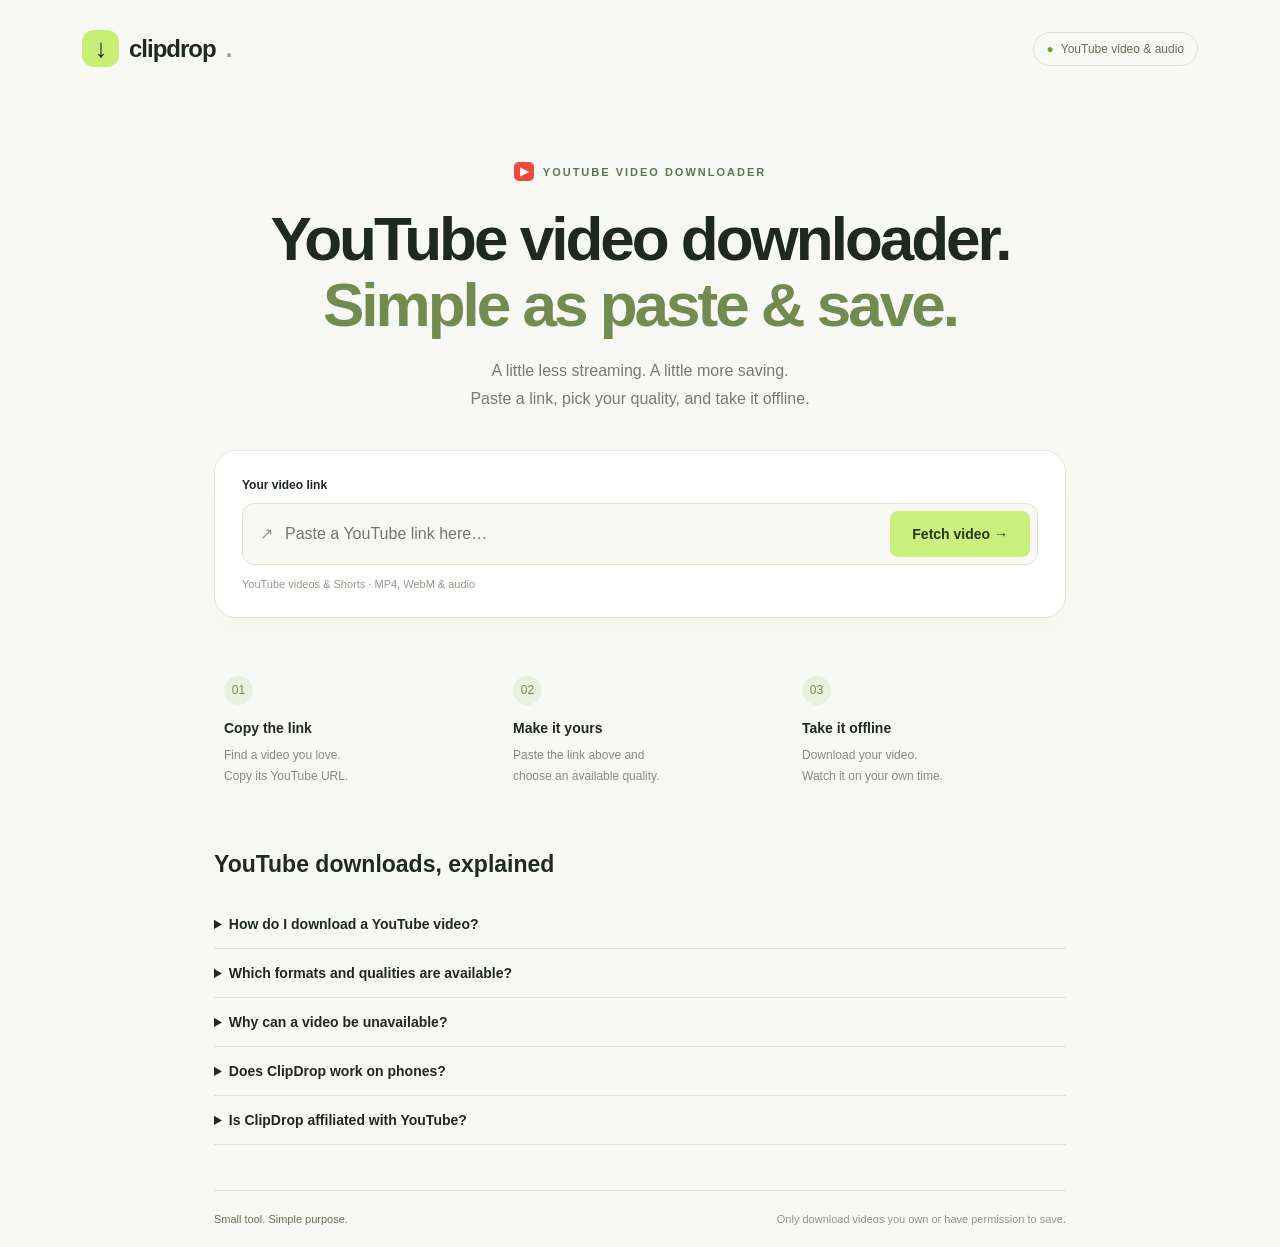
==== static/index.html @ 7eb86284 "Add ClipDrop downloader, Docker backend and Netlify SEO site" ====
<!doctype html>
<html lang="en"><head><meta charset="utf-8"><meta name="viewport" content="width=device-width,initial-scale=1"><title>YouTube Video Downloader — MP4 & WebM | ClipDrop</title>
<meta name="description" content="Use ClipDrop to fetch YouTube video details, choose available MP4 or WebM qualities, and save videos or audio you have permission to download.">
<meta name="robots" content="index,follow,max-image-preview:large">
<meta name="theme-color" content="#c9ef7c">
<link rel="canonical" href="https://clipdrop-video-downloader.netlify.app/">
<meta property="og:type" content="website">
<meta property="og:site_name" content="ClipDrop">
<meta property="og:title" content="YouTube Video Downloader — ClipDrop">
<meta property="og:description" content="Paste a YouTube link and choose an available video quality or audio format.">
<meta property="og:url" content="https://clipdrop-video-downloader.netlify.app/">
<meta property="og:image" content="https://clipdrop-video-downloader.netlify.app/social-card.png">
<meta name="twitter:card" content="summary_large_image">
<meta name="twitter:title" content="YouTube Video Downloader — ClipDrop">
<meta name="twitter:description" content="Save permitted YouTube videos in available MP4 and WebM formats.">
<meta name="twitter:image" content="https://clipdrop-video-downloader.netlify.app/social-card.png"><link rel="icon" href="data:image/svg+xml,%3Csvg xmlns='http://www.w3.org/2000/svg' viewBox='0 0 40 40'%3E%3Crect width='40' height='40' rx='12' fill='%23c9f36b'/%3E%3Cpath d='M20 9v17m-7-7 7 7 7-7M10 31h20' fill='none' stroke='%231b281a' stroke-width='3'/%3E%3C/svg%3E"><style>
*{box-sizing:border-box}body{margin:0;background:#f8f9f4;color:#20291f;font:16px Arial,sans-serif}header{max-width:1180px;margin:auto;padding:30px 32px;display:flex;justify-content:space-between;align-items:center}.brand{font-size:24px;font-weight:800;letter-spacing:-1px;display:flex;gap:10px;align-items:center}.logo{background:#c8ef75;border-radius:12px;width:37px;height:37px;display:grid;place-items:center;font-size:26px}.local{font-size:12px;border:1px solid #dce1d5;border-radius:24px;padding:9px 13px;color:#62715b}.local:before{content:'●';color:#75a145;margin-right:7px}main{max-width:900px;margin:65px auto 0;padding:0 24px}.eyebrow{font-size:11px;letter-spacing:2px;font-weight:700;color:#617452;display:flex;justify-content:center;align-items:center;gap:9px}.eyebrow span{background:#ed493e;border-radius:5px;color:white;padding:3px 6px;letter-spacing:0}h1{text-align:center;font-size:clamp(38px,6vw,62px);line-height:1.06;letter-spacing:-3px;margin:25px 0 20px}h1 em{font-style:normal;color:#738b50}.intro{text-align:center;color:#747c70;line-height:1.7;margin-bottom:38px}.panel{background:white;border:1px solid #e2e6da;padding:27px;border-radius:22px;box-shadow:0 12px 35px #34402507}label{font-size:12px;font-weight:700;display:block;margin-bottom:11px}.inputrow{display:flex;padding:7px;background:#f8f9f5;border:1px solid #dfe5d7;border-radius:12px;gap:8px;align-items:center}.linkicon{padding-left:10px;color:#8b9682}input{font:inherit;width:100%;min-width:0;border:0;outline:0;background:none;padding:12px 4px;color:#263120}input:focus-visible{outline:2px solid #9fbd73;border-radius:4px}button,.save{font:700 14px Arial;border:0;cursor:pointer;border-radius:8px;background:#c9ef7c;padding:15px 22px;color:#28361e;white-space:nowrap;text-decoration:none;text-align:center}button:hover,.save:hover{background:#b8df67}button:disabled{opacity:.6;cursor:wait}.hint{font-size:11px;color:#92998a;margin:13px 0 0}.status{font-size:13px;line-height:1.6;margin:16px 0 0;overflow-wrap:anywhere}.status:empty{display:none}.error{color:#b73c30}#result{border-top:1px solid #edf0e7;margin-top:24px;padding-top:24px;display:grid;grid-template-columns:220px 1fr;gap:24px}#result[hidden]{display:none}.thumb{width:100%;aspect-ratio:16/9;object-fit:cover;border-radius:10px}.tag{font-size:10px;color:#72825f;letter-spacing:1px;font-weight:bold}h2{font-size:18px;line-height:1.4;margin:8px 0}.meta{color:#828a79;font-size:12px;margin-bottom:18px}.actions{display:flex;gap:9px}select{border:1px solid #dde3d4;border-radius:8px;padding:10px;background:white;max-width:100%;flex:1;min-width:0;color:#45523a}.progress{height:4px;background:#edf1e7;margin-top:18px;border-radius:6px;overflow:hidden}.progress div{height:100%;background:#97c348;width:0;transition:width .3s}.steps{display:grid;grid-template-columns:repeat(3,1fr);gap:35px;margin:58px 10px 60px}.num{width:29px;height:29px;background:#eaf0df;border-radius:50%;display:grid;place-items:center;color:#768663;font-size:12px}.steps h3{font-size:14px;margin:15px 0 9px}.steps p{font-size:12px;color:#858d7d;line-height:1.8;margin:0}.footer{border-top:1px solid #e1e5d8;padding:22px 0;display:flex;justify-content:space-between;gap:15px;color:#909786;font-size:11px}.footer strong{color:#66735b;font-weight:400}@media(max-width:600px){header{padding:22px}.local{font-size:10px}main{margin-top:40px}h1{letter-spacing:-1.8px}.panel{padding:18px}.inputrow{flex-wrap:wrap}.linkicon{display:none}input{flex-basis:100%;padding:14px}#fetch{width:100%}#result{grid-template-columns:1fr}.steps{gap:18px;margin-top:35px}.footer{flex-direction:column}.actions{flex-wrap:wrap}}
.faq{margin:20px 0 45px}.faq h2{font-size:23px;margin-bottom:20px}.faq details{border-bottom:1px solid #e1e5d8;padding:16px 0}.faq summary{font-size:14px;font-weight:600;cursor:pointer}.faq p{font-size:13px;color:#687360;line-height:1.8;max-width:740px}#formats{width:100%}.actions{flex-wrap:wrap}#formats{flex-basis:100%}</style><script type="application/ld+json">{"@context": "https://schema.org", "@type": "WebSite", "name": "ClipDrop", "url": "https://clipdrop-video-downloader.netlify.app/", "description": "YouTube video details and available MP4, WebM, and audio formats for content you have permission to save.", "inLanguage": "en"}</script></head><body><header><div class="brand"><span class="logo">↓</span>clipdrop<span style="color:#91a376">.</span></div><div class="local">YouTube video & audio</div></header><main><div class="eyebrow"><span>▶</span> YOUTUBE VIDEO DOWNLOADER</div><h1>YouTube video downloader.<br><em>Simple as paste & save.</em></h1><p class="intro">A little less streaming. A little more saving.<br>Paste a link, pick your quality, and take it offline.</p><section class="panel"><form id="form"><label for="url">Your video link</label><div class="inputrow"><span class="linkicon" aria-hidden="true">↗</span><input id="url" type="url" placeholder="Paste a YouTube link here…" autocomplete="off" required aria-describedby="hint"><button id="fetch" type="submit">Fetch video <span aria-hidden="true">→</span></button></div><p class="hint" id="hint">YouTube videos & Shorts · MP4, WebM & audio</p></form><p id="status" class="status" role="status" aria-live="polite"></p><div id="result" hidden><img class="thumb" id="thumb" alt="Video thumbnail"><div><span class="tag">YOUR VIDEO</span><h2 id="title"></h2><div class="meta" id="meta"></div><div class="actions"><select id="formats" aria-label="Video quality"></select><button id="download">Download ↓</button><a id="save" class="save" hidden>Save video ↓</a></div><div class="progress" id="progress" hidden><div id="bar"></div></div></div></div></section><section class="steps" aria-label="How it works"><div><span class="num">01</span><h3>Copy the link</h3><p>Find a video you love.<br>Copy its YouTube URL.</p></div><div><span class="num">02</span><h3>Make it yours</h3><p>Paste the link above and<br>choose an available quality.</p></div><div><span class="num">03</span><h3>Take it offline</h3><p>Download your video.<br>Watch it on your own time.</p></div></section><section class="faq" aria-labelledby="faq-title"><h2 id="faq-title">YouTube downloads, explained</h2>
<details><summary>How do I download a YouTube video?</summary><p>Paste a YouTube video or Shorts URL, choose Fetch video, and select an available format. Once processing finishes, choose Save video. Only download content you own or have permission to save.</p></details>
<details><summary>Which formats and qualities are available?</summary><p>ClipDrop lists the MP4, WebM, and audio-only streams available for each video. Quality may range from low resolution to HD or 4K when the source offers it. Separate video and audio tracks are merged automatically; not every video offers every format.</p></details>
<details><summary>Why can a video be unavailable?</summary><p>YouTube may restrict automated requests or require sign-in. Private, age-restricted, region-blocked, and removed videos may be unavailable. Refresh the link and try again later if a temporary error occurs.</p></details>
<details><summary>Does ClipDrop work on phones?</summary><p>The page adapts to mobile and desktop browsers. File saving depends on your browser and device. Higher-quality videos use more data and take longer to prepare.</p></details>
<details><summary>Is ClipDrop affiliated with YouTube?</summary><p>No. ClipDrop is an independent tool and is not affiliated with or endorsed by YouTube or Google.</p></details></section>
<noscript><p>Enable JavaScript to fetch video details and prepare downloads.</p></noscript><footer class="footer"><strong>Small tool. Simple purpose.</strong><span>Only download videos you own or have permission to save.</span></footer></main><script src="/app.js"></script></body></html>
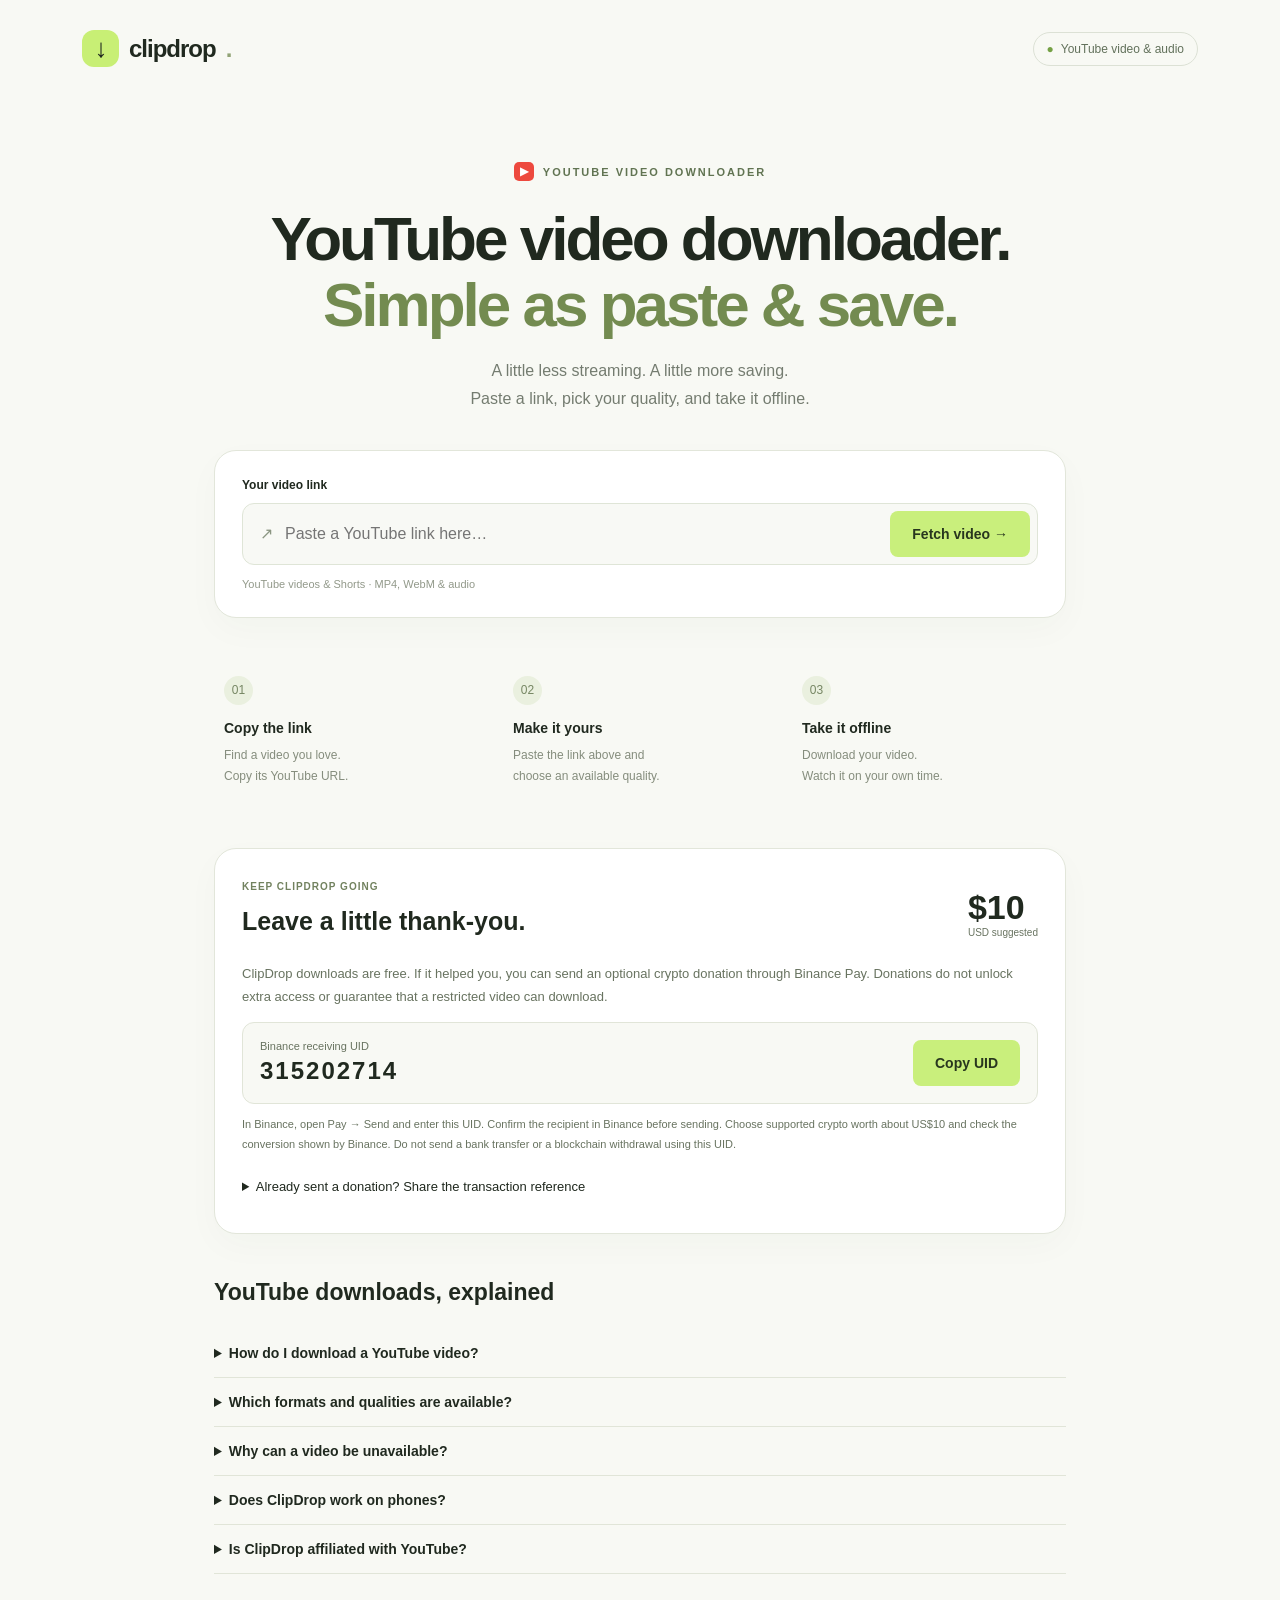
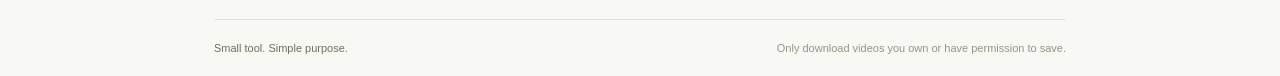
==== commit 1c62e253: "Add optional ten-dollar Binance donations and expiring one-use downloads" ====
--- a/static/index.html
+++ b/static/index.html
@@ -1,24 +1,40 @@
-<!doctype html>
-<html lang="en"><head><meta charset="utf-8"><meta name="viewport" content="width=device-width,initial-scale=1"><title>YouTube Video Downloader — MP4 & WebM | ClipDrop</title>
-<meta name="description" content="Use ClipDrop to fetch YouTube video details, choose available MP4 or WebM qualities, and save videos or audio you have permission to download.">
-<meta name="robots" content="index,follow,max-image-preview:large">
-<meta name="theme-color" content="#c9ef7c">
-<link rel="canonical" href="https://clipdrop-video-downloader.netlify.app/">
-<meta property="og:type" content="website">
-<meta property="og:site_name" content="ClipDrop">
-<meta property="og:title" content="YouTube Video Downloader — ClipDrop">
-<meta property="og:description" content="Paste a YouTube link and choose an available video quality or audio format.">
-<meta property="og:url" content="https://clipdrop-video-downloader.netlify.app/">
-<meta property="og:image" content="https://clipdrop-video-downloader.netlify.app/social-card.png">
-<meta name="twitter:card" content="summary_large_image">
-<meta name="twitter:title" content="YouTube Video Downloader — ClipDrop">
-<meta name="twitter:description" content="Save permitted YouTube videos in available MP4 and WebM formats.">
-<meta name="twitter:image" content="https://clipdrop-video-downloader.netlify.app/social-card.png"><link rel="icon" href="data:image/svg+xml,%3Csvg xmlns='http://www.w3.org/2000/svg' viewBox='0 0 40 40'%3E%3Crect width='40' height='40' rx='12' fill='%23c9f36b'/%3E%3Cpath d='M20 9v17m-7-7 7 7 7-7M10 31h20' fill='none' stroke='%231b281a' stroke-width='3'/%3E%3C/svg%3E"><style>
-*{box-sizing:border-box}body{margin:0;background:#f8f9f4;color:#20291f;font:16px Arial,sans-serif}header{max-width:1180px;margin:auto;padding:30px 32px;display:flex;justify-content:space-between;align-items:center}.brand{font-size:24px;font-weight:800;letter-spacing:-1px;display:flex;gap:10px;align-items:center}.logo{background:#c8ef75;border-radius:12px;width:37px;height:37px;display:grid;place-items:center;font-size:26px}.local{font-size:12px;border:1px solid #dce1d5;border-radius:24px;padding:9px 13px;color:#62715b}.local:before{content:'●';color:#75a145;margin-right:7px}main{max-width:900px;margin:65px auto 0;padding:0 24px}.eyebrow{font-size:11px;letter-spacing:2px;font-weight:700;color:#617452;display:flex;justify-content:center;align-items:center;gap:9px}.eyebrow span{background:#ed493e;border-radius:5px;color:white;padding:3px 6px;letter-spacing:0}h1{text-align:center;font-size:clamp(38px,6vw,62px);line-height:1.06;letter-spacing:-3px;margin:25px 0 20px}h1 em{font-style:normal;color:#738b50}.intro{text-align:center;color:#747c70;line-height:1.7;margin-bottom:38px}.panel{background:white;border:1px solid #e2e6da;padding:27px;border-radius:22px;box-shadow:0 12px 35px #34402507}label{font-size:12px;font-weight:700;display:block;margin-bottom:11px}.inputrow{display:flex;padding:7px;background:#f8f9f5;border:1px solid #dfe5d7;border-radius:12px;gap:8px;align-items:center}.linkicon{padding-left:10px;color:#8b9682}input{font:inherit;width:100%;min-width:0;border:0;outline:0;background:none;padding:12px 4px;color:#263120}input:focus-visible{outline:2px solid #9fbd73;border-radius:4px}button,.save{font:700 14px Arial;border:0;cursor:pointer;border-radius:8px;background:#c9ef7c;padding:15px 22px;color:#28361e;white-space:nowrap;text-decoration:none;text-align:center}button:hover,.save:hover{background:#b8df67}button:disabled{opacity:.6;cursor:wait}.hint{font-size:11px;color:#92998a;margin:13px 0 0}.status{font-size:13px;line-height:1.6;margin:16px 0 0;overflow-wrap:anywhere}.status:empty{display:none}.error{color:#b73c30}#result{border-top:1px solid #edf0e7;margin-top:24px;padding-top:24px;display:grid;grid-template-columns:220px 1fr;gap:24px}#result[hidden]{display:none}.thumb{width:100%;aspect-ratio:16/9;object-fit:cover;border-radius:10px}.tag{font-size:10px;color:#72825f;letter-spacing:1px;font-weight:bold}h2{font-size:18px;line-height:1.4;margin:8px 0}.meta{color:#828a79;font-size:12px;margin-bottom:18px}.actions{display:flex;gap:9px}select{border:1px solid #dde3d4;border-radius:8px;padding:10px;background:white;max-width:100%;flex:1;min-width:0;color:#45523a}.progress{height:4px;background:#edf1e7;margin-top:18px;border-radius:6px;overflow:hidden}.progress div{height:100%;background:#97c348;width:0;transition:width .3s}.steps{display:grid;grid-template-columns:repeat(3,1fr);gap:35px;margin:58px 10px 60px}.num{width:29px;height:29px;background:#eaf0df;border-radius:50%;display:grid;place-items:center;color:#768663;font-size:12px}.steps h3{font-size:14px;margin:15px 0 9px}.steps p{font-size:12px;color:#858d7d;line-height:1.8;margin:0}.footer{border-top:1px solid #e1e5d8;padding:22px 0;display:flex;justify-content:space-between;gap:15px;color:#909786;font-size:11px}.footer strong{color:#66735b;font-weight:400}@media(max-width:600px){header{padding:22px}.local{font-size:10px}main{margin-top:40px}h1{letter-spacing:-1.8px}.panel{padding:18px}.inputrow{flex-wrap:wrap}.linkicon{display:none}input{flex-basis:100%;padding:14px}#fetch{width:100%}#result{grid-template-columns:1fr}.steps{gap:18px;margin-top:35px}.footer{flex-direction:column}.actions{flex-wrap:wrap}}
-.faq{margin:20px 0 45px}.faq h2{font-size:23px;margin-bottom:20px}.faq details{border-bottom:1px solid #e1e5d8;padding:16px 0}.faq summary{font-size:14px;font-weight:600;cursor:pointer}.faq p{font-size:13px;color:#687360;line-height:1.8;max-width:740px}#formats{width:100%}.actions{flex-wrap:wrap}#formats{flex-basis:100%}</style><script type="application/ld+json">{"@context": "https://schema.org", "@type": "WebSite", "name": "ClipDrop", "url": "https://clipdrop-video-downloader.netlify.app/", "description": "YouTube video details and available MP4, WebM, and audio formats for content you have permission to save.", "inLanguage": "en"}</script></head><body><header><div class="brand"><span class="logo">↓</span>clipdrop<span style="color:#91a376">.</span></div><div class="local">YouTube video & audio</div></header><main><div class="eyebrow"><span>▶</span> YOUTUBE VIDEO DOWNLOADER</div><h1>YouTube video downloader.<br><em>Simple as paste & save.</em></h1><p class="intro">A little less streaming. A little more saving.<br>Paste a link, pick your quality, and take it offline.</p><section class="panel"><form id="form"><label for="url">Your video link</label><div class="inputrow"><span class="linkicon" aria-hidden="true">↗</span><input id="url" type="url" placeholder="Paste a YouTube link here…" autocomplete="off" required aria-describedby="hint"><button id="fetch" type="submit">Fetch video <span aria-hidden="true">→</span></button></div><p class="hint" id="hint">YouTube videos & Shorts · MP4, WebM & audio</p></form><p id="status" class="status" role="status" aria-live="polite"></p><div id="result" hidden><img class="thumb" id="thumb" alt="Video thumbnail"><div><span class="tag">YOUR VIDEO</span><h2 id="title"></h2><div class="meta" id="meta"></div><div class="actions"><select id="formats" aria-label="Video quality"></select><button id="download">Download ↓</button><a id="save" class="save" hidden>Save video ↓</a></div><div class="progress" id="progress" hidden><div id="bar"></div></div></div></div></section><section class="steps" aria-label="How it works"><div><span class="num">01</span><h3>Copy the link</h3><p>Find a video you love.<br>Copy its YouTube URL.</p></div><div><span class="num">02</span><h3>Make it yours</h3><p>Paste the link above and<br>choose an available quality.</p></div><div><span class="num">03</span><h3>Take it offline</h3><p>Download your video.<br>Watch it on your own time.</p></div></section><section class="faq" aria-labelledby="faq-title"><h2 id="faq-title">YouTube downloads, explained</h2>
-<details><summary>How do I download a YouTube video?</summary><p>Paste a YouTube video or Shorts URL, choose Fetch video, and select an available format. Once processing finishes, choose Save video. Only download content you own or have permission to save.</p></details>
-<details><summary>Which formats and qualities are available?</summary><p>ClipDrop lists the MP4, WebM, and audio-only streams available for each video. Quality may range from low resolution to HD or 4K when the source offers it. Separate video and audio tracks are merged automatically; not every video offers every format.</p></details>
-<details><summary>Why can a video be unavailable?</summary><p>YouTube may restrict automated requests or require sign-in. Private, age-restricted, region-blocked, and removed videos may be unavailable. Refresh the link and try again later if a temporary error occurs.</p></details>
-<details><summary>Does ClipDrop work on phones?</summary><p>The page adapts to mobile and desktop browsers. File saving depends on your browser and device. Higher-quality videos use more data and take longer to prepare.</p></details>
-<details><summary>Is ClipDrop affiliated with YouTube?</summary><p>No. ClipDrop is an independent tool and is not affiliated with or endorsed by YouTube or Google.</p></details></section>
-<noscript><p>Enable JavaScript to fetch video details and prepare downloads.</p></noscript><footer class="footer"><strong>Small tool. Simple purpose.</strong><span>Only download videos you own or have permission to save.</span></footer></main><script src="/app.js"></script></body></html>
+<!doctype html>
+<html lang="en"><head><meta charset="utf-8"><meta name="viewport" content="width=device-width,initial-scale=1"><title>YouTube Video Downloader — MP4 & WebM | ClipDrop</title>
+<meta name="description" content="Use ClipDrop to fetch YouTube video details, choose available MP4 or WebM qualities, and save videos or audio you have permission to download.">
+<meta name="robots" content="index,follow,max-image-preview:large">
+<meta name="theme-color" content="#c9ef7c">
+<link rel="canonical" href="https://clipdrop-video-downloader.netlify.app/">
+<meta property="og:type" content="website">
+<meta property="og:site_name" content="ClipDrop">
+<meta property="og:title" content="YouTube Video Downloader — ClipDrop">
+<meta property="og:description" content="Paste a YouTube link and choose an available video quality or audio format.">
+<meta property="og:url" content="https://clipdrop-video-downloader.netlify.app/">
+<meta property="og:image" content="https://clipdrop-video-downloader.netlify.app/social-card.png">
+<meta name="twitter:card" content="summary_large_image">
+<meta name="twitter:title" content="YouTube Video Downloader — ClipDrop">
+<meta name="twitter:description" content="Save permitted YouTube videos in available MP4 and WebM formats.">
+<meta name="twitter:image" content="https://clipdrop-video-downloader.netlify.app/social-card.png"><link rel="icon" href="data:image/svg+xml,%3Csvg xmlns='http://www.w3.org/2000/svg' viewBox='0 0 40 40'%3E%3Crect width='40' height='40' rx='12' fill='%23c9f36b'/%3E%3Cpath d='M20 9v17m-7-7 7 7 7-7M10 31h20' fill='none' stroke='%231b281a' stroke-width='3'/%3E%3C/svg%3E"><style>
+*{box-sizing:border-box}body{margin:0;background:#f8f9f4;color:#20291f;font:16px Arial,sans-serif}header{max-width:1180px;margin:auto;padding:30px 32px;display:flex;justify-content:space-between;align-items:center}.brand{font-size:24px;font-weight:800;letter-spacing:-1px;display:flex;gap:10px;align-items:center}.logo{background:#c8ef75;border-radius:12px;width:37px;height:37px;display:grid;place-items:center;font-size:26px}.local{font-size:12px;border:1px solid #dce1d5;border-radius:24px;padding:9px 13px;color:#62715b}.local:before{content:'●';color:#75a145;margin-right:7px}main{max-width:900px;margin:65px auto 0;padding:0 24px}.eyebrow{font-size:11px;letter-spacing:2px;font-weight:700;color:#617452;display:flex;justify-content:center;align-items:center;gap:9px}.eyebrow span{background:#ed493e;border-radius:5px;color:white;padding:3px 6px;letter-spacing:0}h1{text-align:center;font-size:clamp(38px,6vw,62px);line-height:1.06;letter-spacing:-3px;margin:25px 0 20px}h1 em{font-style:normal;color:#738b50}.intro{text-align:center;color:#747c70;line-height:1.7;margin-bottom:38px}.panel{background:white;border:1px solid #e2e6da;padding:27px;border-radius:22px;box-shadow:0 12px 35px #34402507}label{font-size:12px;font-weight:700;display:block;margin-bottom:11px}.inputrow{display:flex;padding:7px;background:#f8f9f5;border:1px solid #dfe5d7;border-radius:12px;gap:8px;align-items:center}.linkicon{padding-left:10px;color:#8b9682}input{font:inherit;width:100%;min-width:0;border:0;outline:0;background:none;padding:12px 4px;color:#263120}input:focus-visible{outline:2px solid #9fbd73;border-radius:4px}button,.save{font:700 14px Arial;border:0;cursor:pointer;border-radius:8px;background:#c9ef7c;padding:15px 22px;color:#28361e;white-space:nowrap;text-decoration:none;text-align:center}button:hover,.save:hover{background:#b8df67}button:disabled{opacity:.6;cursor:wait}.hint{font-size:11px;color:#92998a;margin:13px 0 0}.status{font-size:13px;line-height:1.6;margin:16px 0 0;overflow-wrap:anywhere}.status:empty{display:none}.error{color:#b73c30}#result{border-top:1px solid #edf0e7;margin-top:24px;padding-top:24px;display:grid;grid-template-columns:220px 1fr;gap:24px}#result[hidden]{display:none}.thumb{width:100%;aspect-ratio:16/9;object-fit:cover;border-radius:10px}.tag{font-size:10px;color:#72825f;letter-spacing:1px;font-weight:bold}h2{font-size:18px;line-height:1.4;margin:8px 0}.meta{color:#828a79;font-size:12px;margin-bottom:18px}.actions{display:flex;gap:9px}select{border:1px solid #dde3d4;border-radius:8px;padding:10px;background:white;max-width:100%;flex:1;min-width:0;color:#45523a}.progress{height:4px;background:#edf1e7;margin-top:18px;border-radius:6px;overflow:hidden}.progress div{height:100%;background:#97c348;width:0;transition:width .3s}.steps{display:grid;grid-template-columns:repeat(3,1fr);gap:35px;margin:58px 10px 60px}.num{width:29px;height:29px;background:#eaf0df;border-radius:50%;display:grid;place-items:center;color:#768663;font-size:12px}.steps h3{font-size:14px;margin:15px 0 9px}.steps p{font-size:12px;color:#858d7d;line-height:1.8;margin:0}.footer{border-top:1px solid #e1e5d8;padding:22px 0;display:flex;justify-content:space-between;gap:15px;color:#909786;font-size:11px}.footer strong{color:#66735b;font-weight:400}@media(max-width:600px){header{padding:22px}.local{font-size:10px}main{margin-top:40px}h1{letter-spacing:-1.8px}.panel{padding:18px}.inputrow{flex-wrap:wrap}.linkicon{display:none}input{flex-basis:100%;padding:14px}#fetch{width:100%}#result{grid-template-columns:1fr}.steps{gap:18px;margin-top:35px}.footer{flex-direction:column}.actions{flex-wrap:wrap}}
+.faq{margin:20px 0 45px}.faq h2{font-size:23px;margin-bottom:20px}.faq details{border-bottom:1px solid #e1e5d8;padding:16px 0}.faq summary{font-size:14px;font-weight:600;cursor:pointer}.faq p{font-size:13px;color:#687360;line-height:1.8;max-width:740px}#formats{width:100%}.actions{flex-wrap:wrap}#formats{flex-basis:100%}.donation{margin:0 0 42px}.support-heading{display:flex;align-items:center;justify-content:space-between;gap:20px}.donation h2{font-size:25px;margin:10px 0}.donation p{font-size:13px;line-height:1.8;color:#687360}.donation-price{font-size:34px;font-weight:700;white-space:nowrap}.donation-price small{display:block;font-size:10px;font-weight:400;color:#687360;text-align:right}.pay-id{background:#f8f9f4;border:1px solid #e1e5d8;padding:17px;border-radius:12px;display:flex;align-items:center;justify-content:space-between;gap:15px}.pay-id span{display:block;font-size:11px;color:#687360}.pay-id strong{display:block;font-size:24px;letter-spacing:2px;margin-top:5px}.donation .pay-help{font-size:11px}.donation summary{font-size:13px;cursor:pointer;padding:12px 0}.donation form input:not([type=hidden]){border:1px solid #dfe5d7;background:#f8f9f4;border-radius:8px;margin-bottom:16px;padding:12px;width:100%}.receipt-grid{display:grid;grid-template-columns:1fr 1fr;gap:14px}.donation label{margin-top:12px}.donation a{color:#455b2f}@media(max-width:600px){.support-heading{align-items:flex-start}.donation-price{font-size:28px}.pay-id strong{font-size:20px}.receipt-grid{grid-template-columns:1fr}.pay-id button{padding:12px}}</style><script type="application/ld+json">{"@context": "https://schema.org", "@type": "WebSite", "name": "ClipDrop", "url": "https://clipdrop-video-downloader.netlify.app/", "description": "YouTube video details and available MP4, WebM, and audio formats for content you have permission to save.", "inLanguage": "en"}</script></head><body><header><div class="brand"><span class="logo">↓</span>clipdrop<span style="color:#91a376">.</span></div><div class="local">YouTube video & audio</div></header><main><div class="eyebrow"><span>▶</span> YOUTUBE VIDEO DOWNLOADER</div><h1>YouTube video downloader.<br><em>Simple as paste & save.</em></h1><p class="intro">A little less streaming. A little more saving.<br>Paste a link, pick your quality, and take it offline.</p><section class="panel"><form id="form"><label for="url">Your video link</label><div class="inputrow"><span class="linkicon" aria-hidden="true">↗</span><input id="url" type="url" placeholder="Paste a YouTube link here…" autocomplete="off" required aria-describedby="hint"><button id="fetch" type="submit">Fetch video <span aria-hidden="true">→</span></button></div><p class="hint" id="hint">YouTube videos & Shorts · MP4, WebM & audio</p></form><p id="status" class="status" role="status" aria-live="polite"></p><div id="result" hidden><img class="thumb" id="thumb" alt="Video thumbnail"><div><span class="tag">YOUR VIDEO</span><h2 id="title"></h2><div class="meta" id="meta"></div><div class="actions"><select id="formats" aria-label="Video quality"></select><button id="download">Download ↓</button><a id="save" class="save" hidden>Save video ↓</a></div><div class="progress" id="progress" hidden><div id="bar"></div></div></div></div></section><section class="steps" aria-label="How it works"><div><span class="num">01</span><h3>Copy the link</h3><p>Find a video you love.<br>Copy its YouTube URL.</p></div><div><span class="num">02</span><h3>Make it yours</h3><p>Paste the link above and<br>choose an available quality.</p></div><div><span class="num">03</span><h3>Take it offline</h3><p>Download your video.<br>Watch it on your own time.</p></div></section><section class="donation panel" aria-labelledby="support-title">
+<div class="support-heading"><div><span class="tag">KEEP CLIPDROP GOING</span><h2 id="support-title">Leave a little thank-you.</h2></div><span class="donation-price">$10 <small>USD suggested</small></span></div>
+<p>ClipDrop downloads are free. If it helped you, you can send an optional crypto donation through Binance Pay. Donations do not unlock extra access or guarantee that a restricted video can download.</p>
+<div class="pay-id"><div><span>Binance receiving UID</span><strong>315202714</strong></div><button type="button" id="copy-uid">Copy UID</button></div>
+<p class="pay-help">In Binance, open Pay → Send and enter this UID. Confirm the recipient in Binance before sending. Choose supported crypto worth about US$10 and check the conversion shown by Binance. Do not send a bank transfer or a blockchain withdrawal using this UID.</p>
+<p id="copy-status" role="status" aria-live="polite"></p>
+<details><summary>Already sent a donation? Share the transaction reference</summary>
+<p class="pay-help">This optional receipt is reviewed manually against the recipient’s Binance records. A reference submission is not payment confirmation. Downloads stay free.</p>
+<form name="donation-receipt" id="donation-receipt" method="POST" action="/thank-you" data-netlify="true" netlify-honeypot="bot-field">
+<input type="hidden" name="form-name" value="donation-receipt">
+<p hidden><label>Leave this empty<input name="bot-field"></label></p>
+<label for="donor-reference">Binance transaction reference</label><input id="donor-reference" name="transaction-reference" type="text" maxlength="120" required autocomplete="off">
+<div class="receipt-grid"><div><label for="donor-amount">Crypto amount sent</label><input id="donor-amount" name="amount" type="number" min="0.00000001" step="any" required></div><div><label for="donor-currency">Cryptocurrency</label><input id="donor-currency" name="currency" type="text" placeholder="For example, USDT" maxlength="20" required></div></div>
+<label for="donor-email">Email for a reply (optional)</label><input id="donor-email" name="email" type="email" maxlength="254" autocomplete="email">
+<p class="pay-help">Your reference, amount and optional email are stored by Netlify for the site owner to review. Do not submit passwords, login codes, wallet keys or account screenshots.</p>
+<button type="submit" id="send-receipt">Send receipt for review</button><p id="receipt-status" role="status" aria-live="polite"></p>
+</form></details></section><section class="faq" aria-labelledby="faq-title"><h2 id="faq-title">YouTube downloads, explained</h2>
+<details><summary>How do I download a YouTube video?</summary><p>Paste a YouTube video or Shorts URL, choose Fetch video, and select an available format. Once processing finishes, choose Save video. Only download content you own or have permission to save.</p></details>
+<details><summary>Which formats and qualities are available?</summary><p>ClipDrop lists the MP4, WebM, and audio-only streams available for each video. Quality may range from low resolution to HD or 4K when the source offers it. Separate video and audio tracks are merged automatically; not every video offers every format.</p></details>
+<details><summary>Why can a video be unavailable?</summary><p>YouTube may restrict automated requests or require sign-in. Private, age-restricted, region-blocked, and removed videos may be unavailable. Refresh the link and try again later if a temporary error occurs.</p></details>
+<details><summary>Does ClipDrop work on phones?</summary><p>The page adapts to mobile and desktop browsers. File saving depends on your browser and device. Higher-quality videos use more data and take longer to prepare.</p></details>
+<details><summary>Is ClipDrop affiliated with YouTube?</summary><p>No. ClipDrop is an independent tool and is not affiliated with or endorsed by YouTube or Google.</p></details></section>
+<noscript><p>Enable JavaScript to fetch video details and prepare downloads.</p></noscript><footer class="footer"><strong>Small tool. Simple purpose.</strong><span>Only download videos you own or have permission to save.</span></footer></main><script src="/app.js"></script></body></html>
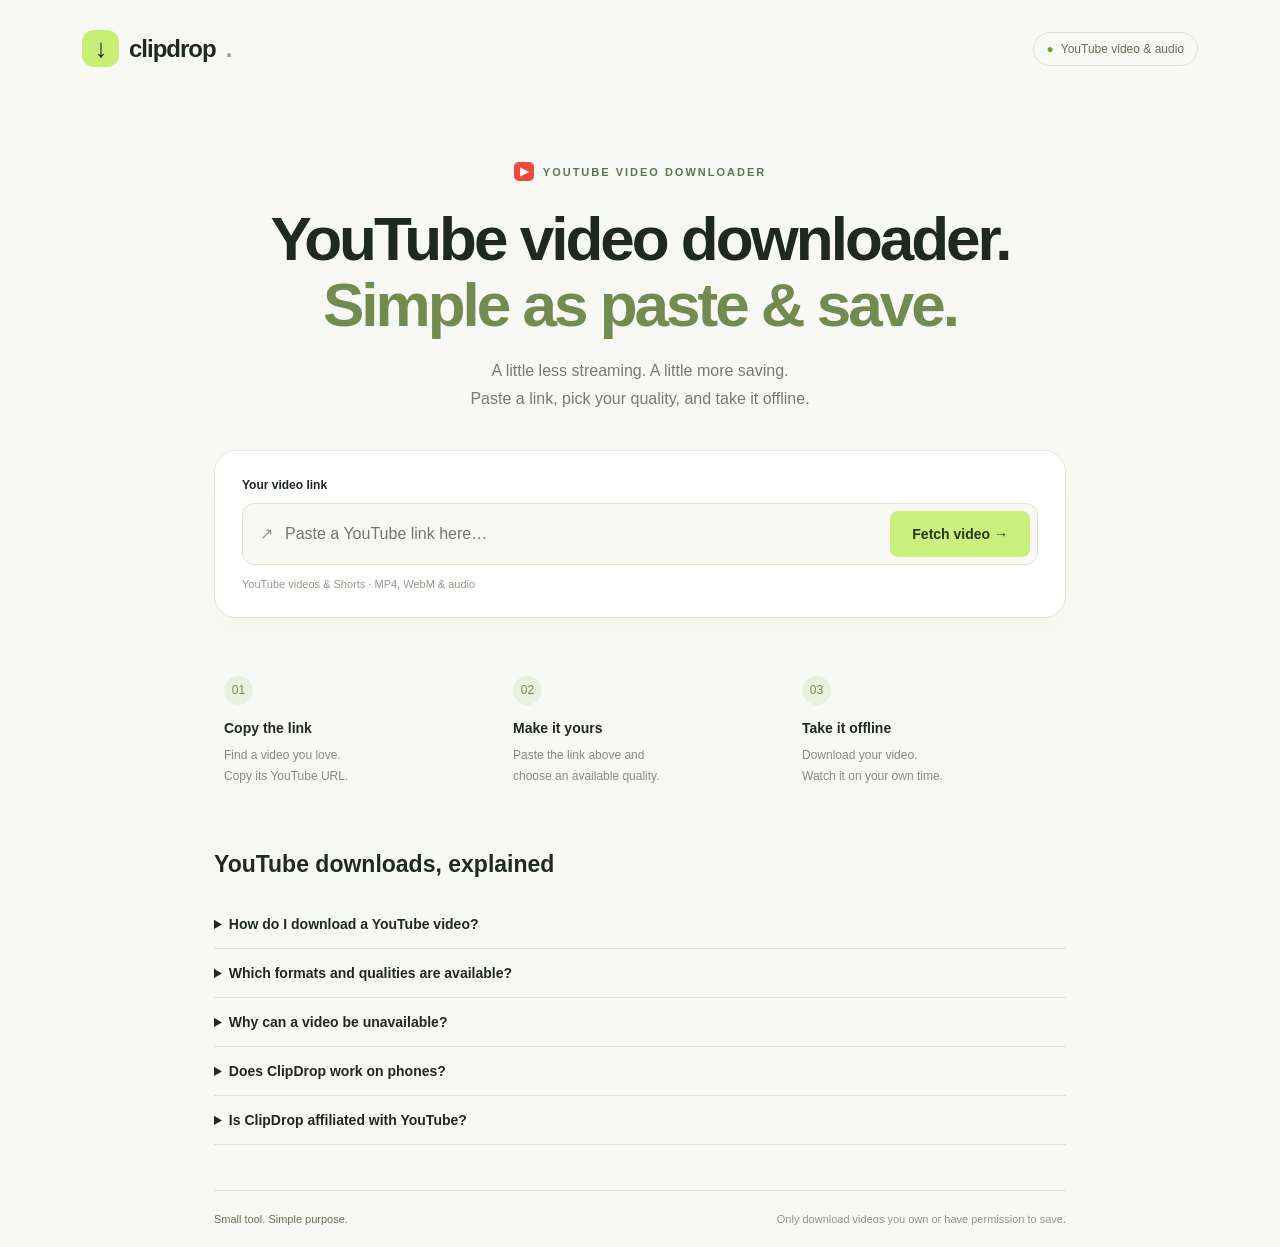
==== commit 57205bf4: "Remove donation payment UI and receipt submission form" ====
--- a/static/index.html
+++ b/static/index.html
@@ -15,23 +15,7 @@
 <meta name="twitter:description" content="Save permitted YouTube videos in available MP4 and WebM formats.">
 <meta name="twitter:image" content="https://clipdrop-video-downloader.netlify.app/social-card.png"><link rel="icon" href="data:image/svg+xml,%3Csvg xmlns='http://www.w3.org/2000/svg' viewBox='0 0 40 40'%3E%3Crect width='40' height='40' rx='12' fill='%23c9f36b'/%3E%3Cpath d='M20 9v17m-7-7 7 7 7-7M10 31h20' fill='none' stroke='%231b281a' stroke-width='3'/%3E%3C/svg%3E"><style>
 *{box-sizing:border-box}body{margin:0;background:#f8f9f4;color:#20291f;font:16px Arial,sans-serif}header{max-width:1180px;margin:auto;padding:30px 32px;display:flex;justify-content:space-between;align-items:center}.brand{font-size:24px;font-weight:800;letter-spacing:-1px;display:flex;gap:10px;align-items:center}.logo{background:#c8ef75;border-radius:12px;width:37px;height:37px;display:grid;place-items:center;font-size:26px}.local{font-size:12px;border:1px solid #dce1d5;border-radius:24px;padding:9px 13px;color:#62715b}.local:before{content:'●';color:#75a145;margin-right:7px}main{max-width:900px;margin:65px auto 0;padding:0 24px}.eyebrow{font-size:11px;letter-spacing:2px;font-weight:700;color:#617452;display:flex;justify-content:center;align-items:center;gap:9px}.eyebrow span{background:#ed493e;border-radius:5px;color:white;padding:3px 6px;letter-spacing:0}h1{text-align:center;font-size:clamp(38px,6vw,62px);line-height:1.06;letter-spacing:-3px;margin:25px 0 20px}h1 em{font-style:normal;color:#738b50}.intro{text-align:center;color:#747c70;line-height:1.7;margin-bottom:38px}.panel{background:white;border:1px solid #e2e6da;padding:27px;border-radius:22px;box-shadow:0 12px 35px #34402507}label{font-size:12px;font-weight:700;display:block;margin-bottom:11px}.inputrow{display:flex;padding:7px;background:#f8f9f5;border:1px solid #dfe5d7;border-radius:12px;gap:8px;align-items:center}.linkicon{padding-left:10px;color:#8b9682}input{font:inherit;width:100%;min-width:0;border:0;outline:0;background:none;padding:12px 4px;color:#263120}input:focus-visible{outline:2px solid #9fbd73;border-radius:4px}button,.save{font:700 14px Arial;border:0;cursor:pointer;border-radius:8px;background:#c9ef7c;padding:15px 22px;color:#28361e;white-space:nowrap;text-decoration:none;text-align:center}button:hover,.save:hover{background:#b8df67}button:disabled{opacity:.6;cursor:wait}.hint{font-size:11px;color:#92998a;margin:13px 0 0}.status{font-size:13px;line-height:1.6;margin:16px 0 0;overflow-wrap:anywhere}.status:empty{display:none}.error{color:#b73c30}#result{border-top:1px solid #edf0e7;margin-top:24px;padding-top:24px;display:grid;grid-template-columns:220px 1fr;gap:24px}#result[hidden]{display:none}.thumb{width:100%;aspect-ratio:16/9;object-fit:cover;border-radius:10px}.tag{font-size:10px;color:#72825f;letter-spacing:1px;font-weight:bold}h2{font-size:18px;line-height:1.4;margin:8px 0}.meta{color:#828a79;font-size:12px;margin-bottom:18px}.actions{display:flex;gap:9px}select{border:1px solid #dde3d4;border-radius:8px;padding:10px;background:white;max-width:100%;flex:1;min-width:0;color:#45523a}.progress{height:4px;background:#edf1e7;margin-top:18px;border-radius:6px;overflow:hidden}.progress div{height:100%;background:#97c348;width:0;transition:width .3s}.steps{display:grid;grid-template-columns:repeat(3,1fr);gap:35px;margin:58px 10px 60px}.num{width:29px;height:29px;background:#eaf0df;border-radius:50%;display:grid;place-items:center;color:#768663;font-size:12px}.steps h3{font-size:14px;margin:15px 0 9px}.steps p{font-size:12px;color:#858d7d;line-height:1.8;margin:0}.footer{border-top:1px solid #e1e5d8;padding:22px 0;display:flex;justify-content:space-between;gap:15px;color:#909786;font-size:11px}.footer strong{color:#66735b;font-weight:400}@media(max-width:600px){header{padding:22px}.local{font-size:10px}main{margin-top:40px}h1{letter-spacing:-1.8px}.panel{padding:18px}.inputrow{flex-wrap:wrap}.linkicon{display:none}input{flex-basis:100%;padding:14px}#fetch{width:100%}#result{grid-template-columns:1fr}.steps{gap:18px;margin-top:35px}.footer{flex-direction:column}.actions{flex-wrap:wrap}}
-.faq{margin:20px 0 45px}.faq h2{font-size:23px;margin-bottom:20px}.faq details{border-bottom:1px solid #e1e5d8;padding:16px 0}.faq summary{font-size:14px;font-weight:600;cursor:pointer}.faq p{font-size:13px;color:#687360;line-height:1.8;max-width:740px}#formats{width:100%}.actions{flex-wrap:wrap}#formats{flex-basis:100%}.donation{margin:0 0 42px}.support-heading{display:flex;align-items:center;justify-content:space-between;gap:20px}.donation h2{font-size:25px;margin:10px 0}.donation p{font-size:13px;line-height:1.8;color:#687360}.donation-price{font-size:34px;font-weight:700;white-space:nowrap}.donation-price small{display:block;font-size:10px;font-weight:400;color:#687360;text-align:right}.pay-id{background:#f8f9f4;border:1px solid #e1e5d8;padding:17px;border-radius:12px;display:flex;align-items:center;justify-content:space-between;gap:15px}.pay-id span{display:block;font-size:11px;color:#687360}.pay-id strong{display:block;font-size:24px;letter-spacing:2px;margin-top:5px}.donation .pay-help{font-size:11px}.donation summary{font-size:13px;cursor:pointer;padding:12px 0}.donation form input:not([type=hidden]){border:1px solid #dfe5d7;background:#f8f9f4;border-radius:8px;margin-bottom:16px;padding:12px;width:100%}.receipt-grid{display:grid;grid-template-columns:1fr 1fr;gap:14px}.donation label{margin-top:12px}.donation a{color:#455b2f}@media(max-width:600px){.support-heading{align-items:flex-start}.donation-price{font-size:28px}.pay-id strong{font-size:20px}.receipt-grid{grid-template-columns:1fr}.pay-id button{padding:12px}}</style><script type="application/ld+json">{"@context": "https://schema.org", "@type": "WebSite", "name": "ClipDrop", "url": "https://clipdrop-video-downloader.netlify.app/", "description": "YouTube video details and available MP4, WebM, and audio formats for content you have permission to save.", "inLanguage": "en"}</script></head><body><header><div class="brand"><span class="logo">↓</span>clipdrop<span style="color:#91a376">.</span></div><div class="local">YouTube video & audio</div></header><main><div class="eyebrow"><span>▶</span> YOUTUBE VIDEO DOWNLOADER</div><h1>YouTube video downloader.<br><em>Simple as paste & save.</em></h1><p class="intro">A little less streaming. A little more saving.<br>Paste a link, pick your quality, and take it offline.</p><section class="panel"><form id="form"><label for="url">Your video link</label><div class="inputrow"><span class="linkicon" aria-hidden="true">↗</span><input id="url" type="url" placeholder="Paste a YouTube link here…" autocomplete="off" required aria-describedby="hint"><button id="fetch" type="submit">Fetch video <span aria-hidden="true">→</span></button></div><p class="hint" id="hint">YouTube videos & Shorts · MP4, WebM & audio</p></form><p id="status" class="status" role="status" aria-live="polite"></p><div id="result" hidden><img class="thumb" id="thumb" alt="Video thumbnail"><div><span class="tag">YOUR VIDEO</span><h2 id="title"></h2><div class="meta" id="meta"></div><div class="actions"><select id="formats" aria-label="Video quality"></select><button id="download">Download ↓</button><a id="save" class="save" hidden>Save video ↓</a></div><div class="progress" id="progress" hidden><div id="bar"></div></div></div></div></section><section class="steps" aria-label="How it works"><div><span class="num">01</span><h3>Copy the link</h3><p>Find a video you love.<br>Copy its YouTube URL.</p></div><div><span class="num">02</span><h3>Make it yours</h3><p>Paste the link above and<br>choose an available quality.</p></div><div><span class="num">03</span><h3>Take it offline</h3><p>Download your video.<br>Watch it on your own time.</p></div></section><section class="donation panel" aria-labelledby="support-title">
-<div class="support-heading"><div><span class="tag">KEEP CLIPDROP GOING</span><h2 id="support-title">Leave a little thank-you.</h2></div><span class="donation-price">$10 <small>USD suggested</small></span></div>
-<p>ClipDrop downloads are free. If it helped you, you can send an optional crypto donation through Binance Pay. Donations do not unlock extra access or guarantee that a restricted video can download.</p>
-<div class="pay-id"><div><span>Binance receiving UID</span><strong>315202714</strong></div><button type="button" id="copy-uid">Copy UID</button></div>
-<p class="pay-help">In Binance, open Pay → Send and enter this UID. Confirm the recipient in Binance before sending. Choose supported crypto worth about US$10 and check the conversion shown by Binance. Do not send a bank transfer or a blockchain withdrawal using this UID.</p>
-<p id="copy-status" role="status" aria-live="polite"></p>
-<details><summary>Already sent a donation? Share the transaction reference</summary>
-<p class="pay-help">This optional receipt is reviewed manually against the recipient’s Binance records. A reference submission is not payment confirmation. Downloads stay free.</p>
-<form name="donation-receipt" id="donation-receipt" method="POST" action="/thank-you" data-netlify="true" netlify-honeypot="bot-field">
-<input type="hidden" name="form-name" value="donation-receipt">
-<p hidden><label>Leave this empty<input name="bot-field"></label></p>
-<label for="donor-reference">Binance transaction reference</label><input id="donor-reference" name="transaction-reference" type="text" maxlength="120" required autocomplete="off">
-<div class="receipt-grid"><div><label for="donor-amount">Crypto amount sent</label><input id="donor-amount" name="amount" type="number" min="0.00000001" step="any" required></div><div><label for="donor-currency">Cryptocurrency</label><input id="donor-currency" name="currency" type="text" placeholder="For example, USDT" maxlength="20" required></div></div>
-<label for="donor-email">Email for a reply (optional)</label><input id="donor-email" name="email" type="email" maxlength="254" autocomplete="email">
-<p class="pay-help">Your reference, amount and optional email are stored by Netlify for the site owner to review. Do not submit passwords, login codes, wallet keys or account screenshots.</p>
-<button type="submit" id="send-receipt">Send receipt for review</button><p id="receipt-status" role="status" aria-live="polite"></p>
-</form></details></section><section class="faq" aria-labelledby="faq-title"><h2 id="faq-title">YouTube downloads, explained</h2>
+.faq{margin:20px 0 45px}.faq h2{font-size:23px;margin-bottom:20px}.faq details{border-bottom:1px solid #e1e5d8;padding:16px 0}.faq summary{font-size:14px;font-weight:600;cursor:pointer}.faq p{font-size:13px;color:#687360;line-height:1.8;max-width:740px}#formats{width:100%}.actions{flex-wrap:wrap}#formats{flex-basis:100%}</style><script type="application/ld+json">{"@context": "https://schema.org", "@type": "WebSite", "name": "ClipDrop", "url": "https://clipdrop-video-downloader.netlify.app/", "description": "YouTube video details and available MP4, WebM, and audio formats for content you have permission to save.", "inLanguage": "en"}</script></head><body><header><div class="brand"><span class="logo">↓</span>clipdrop<span style="color:#91a376">.</span></div><div class="local">YouTube video & audio</div></header><main><div class="eyebrow"><span>▶</span> YOUTUBE VIDEO DOWNLOADER</div><h1>YouTube video downloader.<br><em>Simple as paste & save.</em></h1><p class="intro">A little less streaming. A little more saving.<br>Paste a link, pick your quality, and take it offline.</p><section class="panel"><form id="form"><label for="url">Your video link</label><div class="inputrow"><span class="linkicon" aria-hidden="true">↗</span><input id="url" type="url" placeholder="Paste a YouTube link here…" autocomplete="off" required aria-describedby="hint"><button id="fetch" type="submit">Fetch video <span aria-hidden="true">→</span></button></div><p class="hint" id="hint">YouTube videos & Shorts · MP4, WebM & audio</p></form><p id="status" class="status" role="status" aria-live="polite"></p><div id="result" hidden><img class="thumb" id="thumb" alt="Video thumbnail"><div><span class="tag">YOUR VIDEO</span><h2 id="title"></h2><div class="meta" id="meta"></div><div class="actions"><select id="formats" aria-label="Video quality"></select><button id="download">Download ↓</button><a id="save" class="save" hidden>Save video ↓</a></div><div class="progress" id="progress" hidden><div id="bar"></div></div></div></div></section><section class="steps" aria-label="How it works"><div><span class="num">01</span><h3>Copy the link</h3><p>Find a video you love.<br>Copy its YouTube URL.</p></div><div><span class="num">02</span><h3>Make it yours</h3><p>Paste the link above and<br>choose an available quality.</p></div><div><span class="num">03</span><h3>Take it offline</h3><p>Download your video.<br>Watch it on your own time.</p></div></section><section class="faq" aria-labelledby="faq-title"><h2 id="faq-title">YouTube downloads, explained</h2>
 <details><summary>How do I download a YouTube video?</summary><p>Paste a YouTube video or Shorts URL, choose Fetch video, and select an available format. Once processing finishes, choose Save video. Only download content you own or have permission to save.</p></details>
 <details><summary>Which formats and qualities are available?</summary><p>ClipDrop lists the MP4, WebM, and audio-only streams available for each video. Quality may range from low resolution to HD or 4K when the source offers it. Separate video and audio tracks are merged automatically; not every video offers every format.</p></details>
 <details><summary>Why can a video be unavailable?</summary><p>YouTube may restrict automated requests or require sign-in. Private, age-restricted, region-blocked, and removed videos may be unavailable. Refresh the link and try again later if a temporary error occurs.</p></details>
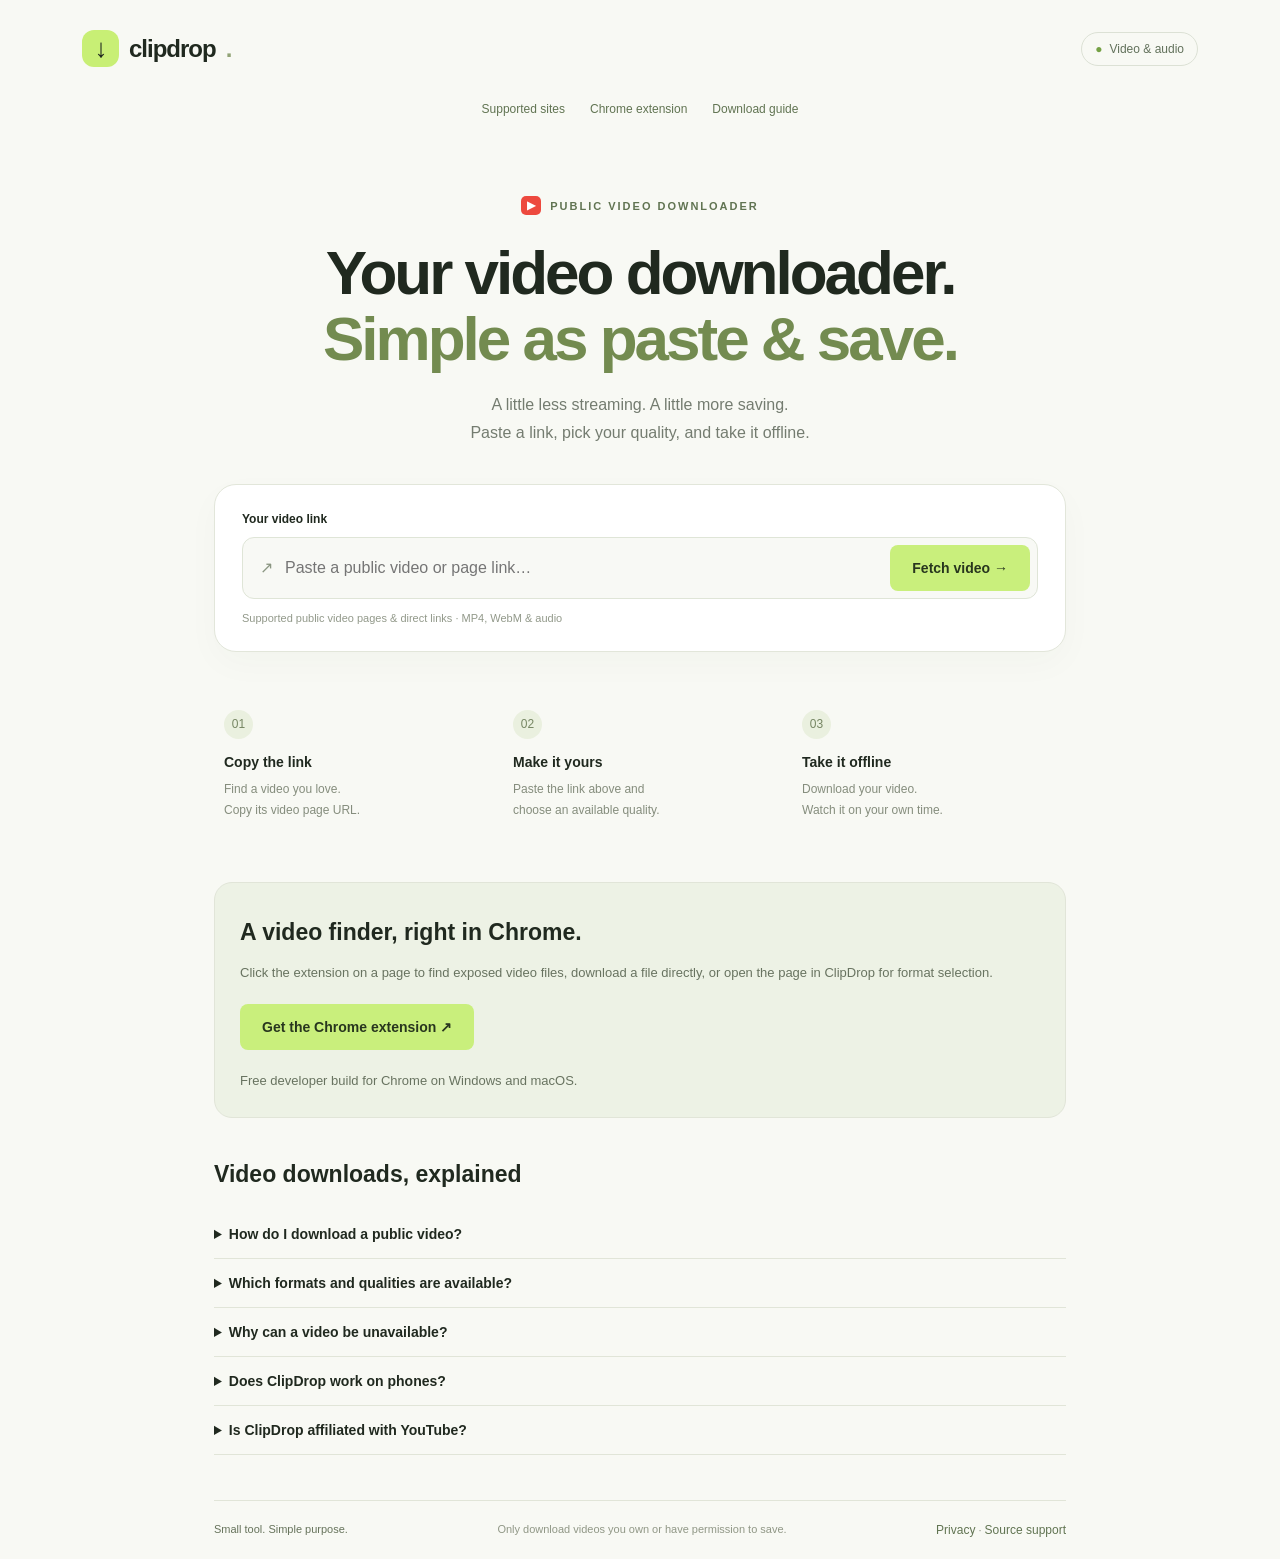
==== commit 1f911262: "Support public video sources, add Chrome Video Finder and improve SEO guides" ====
--- a/static/index.html
+++ b/static/index.html
@@ -1,24 +1,25 @@
 <!doctype html>
-<html lang="en"><head><meta charset="utf-8"><meta name="viewport" content="width=device-width,initial-scale=1"><title>YouTube Video Downloader — MP4 & WebM | ClipDrop</title>
-<meta name="description" content="Use ClipDrop to fetch YouTube video details, choose available MP4 or WebM qualities, and save videos or audio you have permission to download.">
+<html lang="en"><head><meta charset="utf-8"><meta name="viewport" content="width=device-width,initial-scale=1"><title>Online Video Downloader & Chrome Extension | ClipDrop</title>
+<meta name="description" content="Download permitted public videos from supported sites. Paste a video link, choose MP4, WebM or audio, or find exposed files with the ClipDrop Chrome extension.">
 <meta name="robots" content="index,follow,max-image-preview:large">
 <meta name="theme-color" content="#c9ef7c">
+<meta name="google-adsense-account" content="ca-pub-7073820158292803">
 <link rel="canonical" href="https://clipdrop-video-downloader.netlify.app/">
 <meta property="og:type" content="website">
 <meta property="og:site_name" content="ClipDrop">
-<meta property="og:title" content="YouTube Video Downloader — ClipDrop">
-<meta property="og:description" content="Paste a YouTube link and choose an available video quality or audio format.">
+<meta property="og:title" content="Online Video Downloader — ClipDrop">
+<meta property="og:description" content="Paste a supported public video link and choose an available video or audio format.">
 <meta property="og:url" content="https://clipdrop-video-downloader.netlify.app/">
 <meta property="og:image" content="https://clipdrop-video-downloader.netlify.app/social-card.png">
 <meta name="twitter:card" content="summary_large_image">
-<meta name="twitter:title" content="YouTube Video Downloader — ClipDrop">
-<meta name="twitter:description" content="Save permitted YouTube videos in available MP4 and WebM formats.">
+<meta name="twitter:title" content="Online Video Downloader — ClipDrop">
+<meta name="twitter:description" content="Save permitted public videos and find exposed files with the Chrome extension.">
 <meta name="twitter:image" content="https://clipdrop-video-downloader.netlify.app/social-card.png"><link rel="icon" href="data:image/svg+xml,%3Csvg xmlns='http://www.w3.org/2000/svg' viewBox='0 0 40 40'%3E%3Crect width='40' height='40' rx='12' fill='%23c9f36b'/%3E%3Cpath d='M20 9v17m-7-7 7 7 7-7M10 31h20' fill='none' stroke='%231b281a' stroke-width='3'/%3E%3C/svg%3E"><style>
 *{box-sizing:border-box}body{margin:0;background:#f8f9f4;color:#20291f;font:16px Arial,sans-serif}header{max-width:1180px;margin:auto;padding:30px 32px;display:flex;justify-content:space-between;align-items:center}.brand{font-size:24px;font-weight:800;letter-spacing:-1px;display:flex;gap:10px;align-items:center}.logo{background:#c8ef75;border-radius:12px;width:37px;height:37px;display:grid;place-items:center;font-size:26px}.local{font-size:12px;border:1px solid #dce1d5;border-radius:24px;padding:9px 13px;color:#62715b}.local:before{content:'●';color:#75a145;margin-right:7px}main{max-width:900px;margin:65px auto 0;padding:0 24px}.eyebrow{font-size:11px;letter-spacing:2px;font-weight:700;color:#617452;display:flex;justify-content:center;align-items:center;gap:9px}.eyebrow span{background:#ed493e;border-radius:5px;color:white;padding:3px 6px;letter-spacing:0}h1{text-align:center;font-size:clamp(38px,6vw,62px);line-height:1.06;letter-spacing:-3px;margin:25px 0 20px}h1 em{font-style:normal;color:#738b50}.intro{text-align:center;color:#747c70;line-height:1.7;margin-bottom:38px}.panel{background:white;border:1px solid #e2e6da;padding:27px;border-radius:22px;box-shadow:0 12px 35px #34402507}label{font-size:12px;font-weight:700;display:block;margin-bottom:11px}.inputrow{display:flex;padding:7px;background:#f8f9f5;border:1px solid #dfe5d7;border-radius:12px;gap:8px;align-items:center}.linkicon{padding-left:10px;color:#8b9682}input{font:inherit;width:100%;min-width:0;border:0;outline:0;background:none;padding:12px 4px;color:#263120}input:focus-visible{outline:2px solid #9fbd73;border-radius:4px}button,.save{font:700 14px Arial;border:0;cursor:pointer;border-radius:8px;background:#c9ef7c;padding:15px 22px;color:#28361e;white-space:nowrap;text-decoration:none;text-align:center}button:hover,.save:hover{background:#b8df67}button:disabled{opacity:.6;cursor:wait}.hint{font-size:11px;color:#92998a;margin:13px 0 0}.status{font-size:13px;line-height:1.6;margin:16px 0 0;overflow-wrap:anywhere}.status:empty{display:none}.error{color:#b73c30}#result{border-top:1px solid #edf0e7;margin-top:24px;padding-top:24px;display:grid;grid-template-columns:220px 1fr;gap:24px}#result[hidden]{display:none}.thumb{width:100%;aspect-ratio:16/9;object-fit:cover;border-radius:10px}.tag{font-size:10px;color:#72825f;letter-spacing:1px;font-weight:bold}h2{font-size:18px;line-height:1.4;margin:8px 0}.meta{color:#828a79;font-size:12px;margin-bottom:18px}.actions{display:flex;gap:9px}select{border:1px solid #dde3d4;border-radius:8px;padding:10px;background:white;max-width:100%;flex:1;min-width:0;color:#45523a}.progress{height:4px;background:#edf1e7;margin-top:18px;border-radius:6px;overflow:hidden}.progress div{height:100%;background:#97c348;width:0;transition:width .3s}.steps{display:grid;grid-template-columns:repeat(3,1fr);gap:35px;margin:58px 10px 60px}.num{width:29px;height:29px;background:#eaf0df;border-radius:50%;display:grid;place-items:center;color:#768663;font-size:12px}.steps h3{font-size:14px;margin:15px 0 9px}.steps p{font-size:12px;color:#858d7d;line-height:1.8;margin:0}.footer{border-top:1px solid #e1e5d8;padding:22px 0;display:flex;justify-content:space-between;gap:15px;color:#909786;font-size:11px}.footer strong{color:#66735b;font-weight:400}@media(max-width:600px){header{padding:22px}.local{font-size:10px}main{margin-top:40px}h1{letter-spacing:-1.8px}.panel{padding:18px}.inputrow{flex-wrap:wrap}.linkicon{display:none}input{flex-basis:100%;padding:14px}#fetch{width:100%}#result{grid-template-columns:1fr}.steps{gap:18px;margin-top:35px}.footer{flex-direction:column}.actions{flex-wrap:wrap}}
-.faq{margin:20px 0 45px}.faq h2{font-size:23px;margin-bottom:20px}.faq details{border-bottom:1px solid #e1e5d8;padding:16px 0}.faq summary{font-size:14px;font-weight:600;cursor:pointer}.faq p{font-size:13px;color:#687360;line-height:1.8;max-width:740px}#formats{width:100%}.actions{flex-wrap:wrap}#formats{flex-basis:100%}</style><script type="application/ld+json">{"@context": "https://schema.org", "@type": "WebSite", "name": "ClipDrop", "url": "https://clipdrop-video-downloader.netlify.app/", "description": "YouTube video details and available MP4, WebM, and audio formats for content you have permission to save.", "inLanguage": "en"}</script></head><body><header><div class="brand"><span class="logo">↓</span>clipdrop<span style="color:#91a376">.</span></div><div class="local">YouTube video & audio</div></header><main><div class="eyebrow"><span>▶</span> YOUTUBE VIDEO DOWNLOADER</div><h1>YouTube video downloader.<br><em>Simple as paste & save.</em></h1><p class="intro">A little less streaming. A little more saving.<br>Paste a link, pick your quality, and take it offline.</p><section class="panel"><form id="form"><label for="url">Your video link</label><div class="inputrow"><span class="linkicon" aria-hidden="true">↗</span><input id="url" type="url" placeholder="Paste a YouTube link here…" autocomplete="off" required aria-describedby="hint"><button id="fetch" type="submit">Fetch video <span aria-hidden="true">→</span></button></div><p class="hint" id="hint">YouTube videos & Shorts · MP4, WebM & audio</p></form><p id="status" class="status" role="status" aria-live="polite"></p><div id="result" hidden><img class="thumb" id="thumb" alt="Video thumbnail"><div><span class="tag">YOUR VIDEO</span><h2 id="title"></h2><div class="meta" id="meta"></div><div class="actions"><select id="formats" aria-label="Video quality"></select><button id="download">Download ↓</button><a id="save" class="save" hidden>Save video ↓</a></div><div class="progress" id="progress" hidden><div id="bar"></div></div></div></div></section><section class="steps" aria-label="How it works"><div><span class="num">01</span><h3>Copy the link</h3><p>Find a video you love.<br>Copy its YouTube URL.</p></div><div><span class="num">02</span><h3>Make it yours</h3><p>Paste the link above and<br>choose an available quality.</p></div><div><span class="num">03</span><h3>Take it offline</h3><p>Download your video.<br>Watch it on your own time.</p></div></section><section class="faq" aria-labelledby="faq-title"><h2 id="faq-title">YouTube downloads, explained</h2>
-<details><summary>How do I download a YouTube video?</summary><p>Paste a YouTube video or Shorts URL, choose Fetch video, and select an available format. Once processing finishes, choose Save video. Only download content you own or have permission to save.</p></details>
+.faq{margin:20px 0 45px}.faq h2{font-size:23px;margin-bottom:20px}.faq details{border-bottom:1px solid #e1e5d8;padding:16px 0}.faq summary{font-size:14px;font-weight:600;cursor:pointer}.faq p{font-size:13px;color:#687360;line-height:1.8;max-width:740px}#formats{width:100%}.actions{flex-wrap:wrap}#formats{flex-basis:100%}.site-nav{display:flex;justify-content:center;gap:25px;padding:5px 20px 15px}.site-nav a,.footer a{font-size:12px;color:#617452;text-decoration:none}.site-nav a:hover,.footer a:hover{text-decoration:underline}.extension-callout{border:1px solid #e1e5d8;border-radius:18px;padding:25px;margin-bottom:40px;background:#edf2e5}.extension-callout h2{font-size:23px}.extension-callout p{font-size:13px;color:#687360;line-height:1.8}.extension-callout .save{display:inline-block;margin:6px 0}@media(max-width:600px){.site-nav{gap:17px;flex-wrap:wrap}}</style><script type="application/ld+json">{"@context": "https://schema.org", "@type": "WebSite", "name": "ClipDrop", "url": "https://clipdrop-video-downloader.netlify.app/", "description": "Public video details and available formats from supported sources for content you have permission to save.", "inLanguage": "en"}</script></head><body><header><div class="brand"><span class="logo">↓</span>clipdrop<span style="color:#91a376">.</span></div><div class="local">Video & audio</div></header><nav class="site-nav" aria-label="Main navigation"><a href="/supported-sites">Supported sites</a><a href="/extension">Chrome extension</a><a href="/video-download-guide">Download guide</a></nav><main><div class="eyebrow"><span>▶</span> PUBLIC VIDEO DOWNLOADER</div><h1>Your video downloader.<br><em>Simple as paste & save.</em></h1><p class="intro">A little less streaming. A little more saving.<br>Paste a link, pick your quality, and take it offline.</p><section class="panel"><form id="form"><label for="url">Your video link</label><div class="inputrow"><span class="linkicon" aria-hidden="true">↗</span><input id="url" type="url" placeholder="Paste a public video or page link…" autocomplete="off" required aria-describedby="hint"><button id="fetch" type="submit">Fetch video <span aria-hidden="true">→</span></button></div><p class="hint" id="hint">Supported public video pages & direct links · MP4, WebM & audio</p></form><p id="status" class="status" role="status" aria-live="polite"></p><div id="result" hidden><img class="thumb" id="thumb" alt="Video thumbnail"><div><span class="tag">YOUR VIDEO</span><h2 id="title"></h2><div class="meta" id="meta"></div><div class="actions"><select id="formats" aria-label="Video quality"></select><button id="download">Download ↓</button><a id="save" class="save" hidden>Save video ↓</a></div><div class="progress" id="progress" hidden><div id="bar"></div></div></div></div></section><section class="steps" aria-label="How it works"><div><span class="num">01</span><h3>Copy the link</h3><p>Find a video you love.<br>Copy its video page URL.</p></div><div><span class="num">02</span><h3>Make it yours</h3><p>Paste the link above and<br>choose an available quality.</p></div><div><span class="num">03</span><h3>Take it offline</h3><p>Download your video.<br>Watch it on your own time.</p></div></section><section class="extension-callout"><h2>A video finder, right in Chrome.</h2><p>Click the extension on a page to find exposed video files, download a file directly, or open the page in ClipDrop for format selection.</p><a class="save" href="/extension">Get the Chrome extension ↗</a><p class="hint">Free developer build for Chrome on Windows and macOS.</p></section><section class="faq" aria-labelledby="faq-title"><h2 id="faq-title">Video downloads, explained</h2>
+<details><summary>How do I download a public video?</summary><p>Paste a supported public video page URL or direct video file URL, choose Fetch video, and select an available format. Once processing finishes, choose Save video. Only download content you own or have permission to save.</p></details>
 <details><summary>Which formats and qualities are available?</summary><p>ClipDrop lists the MP4, WebM, and audio-only streams available for each video. Quality may range from low resolution to HD or 4K when the source offers it. Separate video and audio tracks are merged automatically; not every video offers every format.</p></details>
-<details><summary>Why can a video be unavailable?</summary><p>YouTube may restrict automated requests or require sign-in. Private, age-restricted, region-blocked, and removed videos may be unavailable. Refresh the link and try again later if a temporary error occurs.</p></details>
+<details><summary>Why can a video be unavailable?</summary><p>Sites may restrict automated requests or require sign-in. Private, age-restricted, region-blocked, and removed videos may be unavailable. Refresh the link and try again later if a temporary error occurs.</p></details>
 <details><summary>Does ClipDrop work on phones?</summary><p>The page adapts to mobile and desktop browsers. File saving depends on your browser and device. Higher-quality videos use more data and take longer to prepare.</p></details>
 <details><summary>Is ClipDrop affiliated with YouTube?</summary><p>No. ClipDrop is an independent tool and is not affiliated with or endorsed by YouTube or Google.</p></details></section>
-<noscript><p>Enable JavaScript to fetch video details and prepare downloads.</p></noscript><footer class="footer"><strong>Small tool. Simple purpose.</strong><span>Only download videos you own or have permission to save.</span></footer></main><script src="/app.js"></script></body></html>
+<noscript><p>Enable JavaScript to fetch video details and prepare downloads.</p></noscript><footer class="footer"><strong>Small tool. Simple purpose.</strong><span>Only download videos you own or have permission to save.</span><span><a href="/privacy">Privacy</a> · <a href="/supported-sites">Source support</a></span></footer></main><script src="/app.js"></script></body></html>
